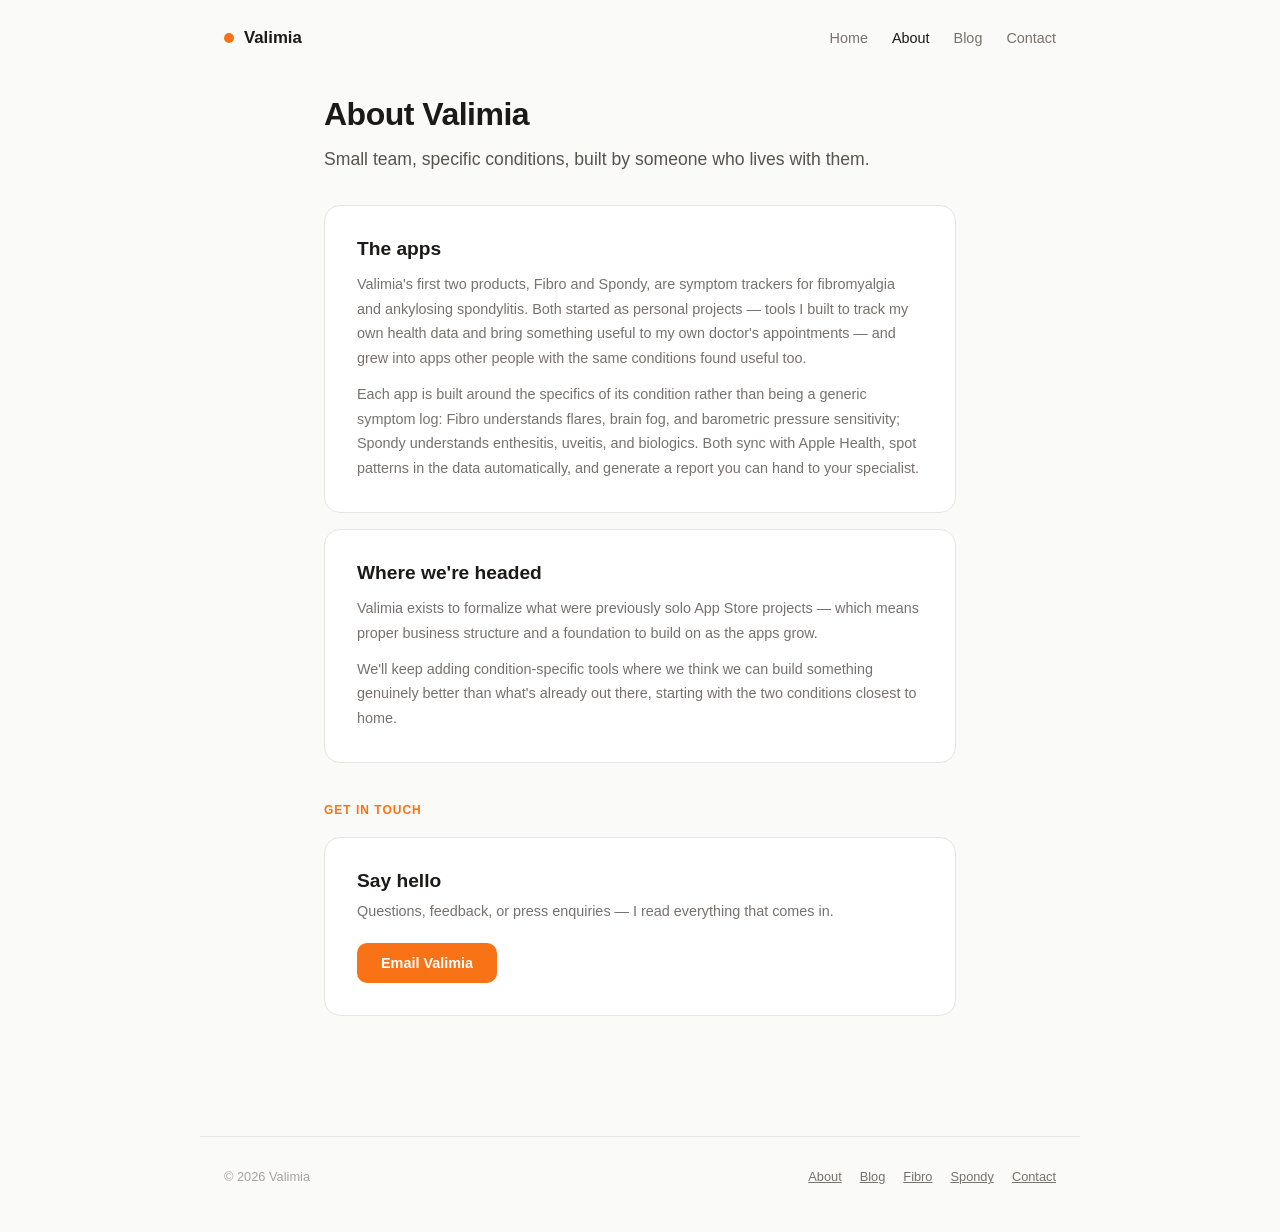
==== about/index.html @ d9a2a46c "Fix nav/content issues and migrate privacy policies locally - Remove Android coming-soon buttons and" ====
<!DOCTYPE html>
<html lang="en">
<head>
  <meta charset="UTF-8" />
  <meta name="viewport" content="width=device-width, initial-scale=1.0" />

  <title>About Valimia</title>
  <meta name="description" content="Valimia is a small company building symptom-tracking apps for chronic illness, starting with Fibro and Spondy." />
  <link rel="canonical" href="https://valimia.com/about/" />

  <link rel="stylesheet" href="../assets/style.css" />
</head>
<body>

  <nav class="site-nav">
    <a class="brand" href="/"><span class="dot"></span>Valimia</a>
    <div class="links">
      <a href="/">Home</a>
      <a href="/about/" class="active">About</a>
      <a href="/blog/">Blog</a>
      <a href="mailto:joseph.brockbank@gmail.com">Contact</a>
    </div>
  </nav>

  <header class="page-header">
    <h1>About Valimia</h1>
    <p class="tagline">Small team, specific conditions, built by someone who lives with them.</p>
  </header>

  <main>

    <div class="prose-section">
      <h2>The apps</h2>
      <p>
        Valimia's first two products, Fibro and Spondy, are symptom trackers for fibromyalgia and ankylosing spondylitis. Both started as personal projects — tools I built to track my own health data and bring something useful to my own doctor's appointments — and grew into apps other people with the same conditions found useful too.
      </p>
      <p>
        Each app is built around the specifics of its condition rather than being a generic symptom log: Fibro understands flares, brain fog, and barometric pressure sensitivity; Spondy understands enthesitis, uveitis, and biologics. Both sync with Apple Health, spot patterns in the data automatically, and generate a report you can hand to your specialist.
      </p>
    </div>

    <div class="prose-section">
      <h2>Where we're headed</h2>
      <p>
        Valimia exists to formalize what were previously solo App Store projects — which means proper business structure and a foundation to build on as the apps grow.
      </p>
      <p>
        We'll keep adding condition-specific tools where we think we can build something genuinely better than what's already out there, starting with the two conditions closest to home.
      </p>
    </div>

    <p class="section-title" style="margin-top:40px">Get in touch</p>
    <div class="support-box">
      <h2>Say hello</h2>
      <p>Questions, feedback, or press enquiries — I read everything that comes in.</p>
      <a class="email-btn" href="mailto:joseph.brockbank@gmail.com">Email Valimia</a>
    </div>

  </main>

  <footer>
    <p>© 2026 Valimia</p>
    <div class="footer-links">
      <a href="/about/">About</a>
      <a href="/blog/">Blog</a>
      <a href="/apps/fibro/">Fibro</a>
      <a href="/apps/spondy/">Spondy</a>
      <a href="mailto:joseph.brockbank@gmail.com">Contact</a>
    </div>
  </footer>

</body>
</html>
---- assets/style.css ----
/* Valimia shared design system — reused across company + app pages */
*, *::before, *::after { box-sizing: border-box; margin: 0; padding: 0; }

:root {
  --bg: #0f0f0f;
  --bg-card: #1a1a1a;
  --border: #2a2a2a;
  --text: #f0f0f0;
  --text-muted: #777;
  --text-heading: #ffffff;
  --tagline: #999;
  --footer-text: #444;
  --footer-link: #666;
  --accent: #F97316;
  --accent-fibro: #F97316;
  --accent-spondy: #F97316;
}

@media (prefers-color-scheme: light) {
  :root {
    --bg: #fafaf9;
    --bg-card: #ffffff;
    --border: #e5e5e4;
    --text: #1c1917;
    --text-muted: #78716c;
    --text-heading: #1c1917;
    --tagline: #57534e;
    --footer-text: #a8a29e;
    --footer-link: #78716c;
  }
}

body {
  font-family: -apple-system, BlinkMacSystemFont, 'Segoe UI', sans-serif;
  background: var(--bg);
  color: var(--text);
  min-height: 100vh;
  display: flex;
  flex-direction: column;
  align-items: center;
}

a { color: inherit; }

/* Site nav, shared on every page */
.site-nav {
  width: 100%;
  max-width: 880px;
  padding: 28px 24px 0;
  display: flex;
  align-items: center;
  justify-content: space-between;
}

.site-nav .brand {
  display: flex;
  align-items: center;
  gap: 10px;
  text-decoration: none;
  font-weight: 700;
  font-size: 1.05rem;
  color: var(--text-heading);
}

.site-nav .brand .dot {
  width: 10px;
  height: 10px;
  border-radius: 50%;
  background: var(--accent);
  display: inline-block;
}

.site-nav .links {
  display: flex;
  gap: 24px;
  font-size: 0.9rem;
}

.site-nav .links a {
  text-decoration: none;
  color: var(--text-muted);
}

.site-nav .links a:hover,
.site-nav .links a.active {
  color: var(--text-heading);
}

header.hero {
  width: 100%;
  max-width: 680px;
  padding: 64px 24px 48px;
  text-align: center;
}

header.page-header {
  width: 100%;
  max-width: 680px;
  padding: 48px 24px 32px;
}

.logo-mark {
  width: 80px;
  height: 80px;
  border-radius: 22px;
  overflow: hidden;
  display: inline-block;
  margin-bottom: 24px;
}

.logo-mark img { width: 100%; height: 100%; object-fit: cover; }

h1 {
  font-size: 2.4rem;
  font-weight: 700;
  letter-spacing: -0.5px;
  color: var(--text-heading);
}

header.page-header h1 { font-size: 2rem; }

.tagline {
  margin-top: 12px;
  font-size: 1.1rem;
  color: var(--tagline);
  line-height: 1.6;
}

.store-buttons {
  display: flex;
  gap: 12px;
  justify-content: center;
  flex-wrap: wrap;
  margin-top: 32px;
}

.store-btn { display: inline-block; transition: opacity 0.15s; }
.store-btn:hover { opacity: 0.8; }
.store-btn img { height: 48px; display: block; }

main {
  width: 100%;
  max-width: 680px;
  padding: 0 24px 80px;
}

main.wide { max-width: 880px; }

.features {
  display: grid;
  grid-template-columns: 1fr 1fr;
  gap: 16px;
  margin-bottom: 56px;
}

@media (max-width: 500px) { .features { grid-template-columns: 1fr; } }

.feature {
  background: var(--bg-card);
  border: 1px solid var(--border);
  border-radius: 16px;
  padding: 24px;
}

.feature-icon { font-size: 1.6rem; margin-bottom: 12px; }
.feature h3 { font-size: 0.95rem; font-weight: 600; color: var(--text-heading); margin-bottom: 6px; }
.feature p { font-size: 0.85rem; color: var(--text-muted); line-height: 1.5; }

.screenshot-wrap { text-align: center; margin-bottom: 56px; }
.screenshot-wrap img {
  width: 240px;
  border-radius: 32px;
  box-shadow: 0 24px 64px rgba(0,0,0,0.6);
  border: 1px solid #2a2a2a;
}

.section-title {
  font-size: 0.75rem;
  font-weight: 600;
  letter-spacing: 1px;
  text-transform: uppercase;
  color: var(--accent);
  margin-bottom: 20px;
}

.prose-section {
  background: var(--bg-card);
  border: 1px solid var(--border);
  border-radius: 16px;
  padding: 32px;
  margin-bottom: 16px;
}

.prose-section h2 { font-size: 1.2rem; font-weight: 600; color: var(--text-heading); margin-bottom: 12px; }
.prose-section p { font-size: 0.9rem; color: var(--text-muted); line-height: 1.7; margin-bottom: 12px; }
.prose-section p:last-child { margin-bottom: 0; }
.prose-section ul, .prose-section ol { margin: 0 0 12px 20px; }
.prose-section li { font-size: 0.9rem; color: var(--text-muted); line-height: 1.7; margin-bottom: 6px; }

.support-box {
  background: var(--bg-card);
  border: 1px solid var(--border);
  border-radius: 16px;
  padding: 32px;
  margin-bottom: 20px;
}

.support-box h2 { font-size: 1.2rem; font-weight: 600; color: var(--text-heading); margin-bottom: 8px; }
.support-box p { font-size: 0.9rem; color: var(--text-muted); line-height: 1.6; margin-bottom: 20px; }
.support-box a.email-btn {
  display: inline-block;
  background: var(--accent);
  color: #fff;
  text-decoration: none;
  font-size: 0.9rem;
  font-weight: 600;
  padding: 12px 24px;
  border-radius: 10px;
}

/* App cards on the Valimia homepage */
.app-cards {
  display: grid;
  grid-template-columns: 1fr 1fr;
  gap: 20px;
  margin-bottom: 56px;
}

@media (max-width: 560px) { .app-cards { grid-template-columns: 1fr; } }

.app-card {
  background: var(--bg-card);
  border: 1px solid var(--border);
  border-radius: 20px;
  padding: 28px;
  text-decoration: none;
  display: block;
  transition: border-color 0.15s;
}

.app-card:hover { border-color: var(--accent); }

.app-card .logo-mark { width: 56px; height: 56px; margin-bottom: 16px; border-radius: 16px; }
.app-card h3 { font-size: 1.15rem; font-weight: 700; color: var(--text-heading); margin-bottom: 6px; }
.app-card p { font-size: 0.85rem; color: var(--text-muted); line-height: 1.5; margin-bottom: 14px; }
.app-card .cta { font-size: 0.8rem; font-weight: 600; color: var(--accent); }

/* Blog listing */
.post-list { display: flex; flex-direction: column; gap: 16px; margin-bottom: 40px; }

.post-item {
  background: var(--bg-card);
  border: 1px solid var(--border);
  border-radius: 16px;
  padding: 28px;
  text-decoration: none;
  display: block;
  transition: border-color 0.15s;
}

.post-item:hover { border-color: var(--accent); }
.post-item .meta { font-size: 0.75rem; color: var(--text-muted); text-transform: uppercase; letter-spacing: 0.5px; margin-bottom: 10px; }
.post-item h3 { font-size: 1.1rem; font-weight: 700; color: var(--text-heading); margin-bottom: 8px; }
.post-item p { font-size: 0.88rem; color: var(--text-muted); line-height: 1.6; }

/* Blog post body */
article.post-body { padding: 0 24px 80px; width: 100%; max-width: 640px; }
article.post-body .meta { font-size: 0.8rem; color: var(--text-muted); text-transform: uppercase; letter-spacing: 0.5px; margin-bottom: 16px; }
article.post-body h1 { font-size: 1.9rem; margin-bottom: 24px; }
article.post-body h2 { font-size: 1.25rem; color: var(--text-heading); margin: 36px 0 12px; }
article.post-body p { font-size: 0.95rem; color: var(--text-muted); line-height: 1.75; margin-bottom: 16px; }
article.post-body ul, article.post-body ol { margin: 0 0 16px 22px; }
article.post-body li { font-size: 0.95rem; color: var(--text-muted); line-height: 1.75; margin-bottom: 8px; }
article.post-body a { color: var(--accent); text-decoration: underline; }
article.post-body table { width: 100%; border-collapse: collapse; margin: 0 0 20px; font-size: 0.85rem; }
article.post-body th, article.post-body td { text-align: left; padding: 8px 12px 8px 0; border-bottom: 1px solid var(--border); vertical-align: top; }
article.post-body th { color: var(--text-heading); font-weight: 600; }
article.post-body td { color: var(--text-muted); }
article.post-body h3 { font-size: 1.05rem; color: var(--text-heading); margin: 24px 0 8px; }
article.post-body .app-callout {
  background: var(--bg-card);
  border: 1px solid var(--border);
  border-radius: 16px;
  padding: 24px;
  margin: 28px 0;
  display: flex;
  align-items: center;
  gap: 16px;
}
article.post-body .app-callout img { width: 48px; height: 48px; border-radius: 14px; }
article.post-body .app-callout .callout-text h4 { color: var(--text-heading); font-size: 0.95rem; margin-bottom: 4px; }
article.post-body .app-callout .callout-text p { margin: 0; font-size: 0.82rem; }
article.post-body .app-callout .callout-text a { font-weight: 600; }

footer {
  width: 100%;
  max-width: 880px;
  padding: 32px 24px 48px;
  display: flex;
  justify-content: space-between;
  align-items: center;
  flex-wrap: wrap;
  gap: 12px;
  border-top: 1px solid var(--border);
  margin-top: 20px;
}

footer p { font-size: 0.8rem; color: var(--footer-text); }
footer .footer-links { display: flex; gap: 18px; flex-wrap: wrap; }
footer a { font-size: 0.8rem; color: var(--footer-link); text-decoration: underline; }
footer a:hover { color: var(--accent); }
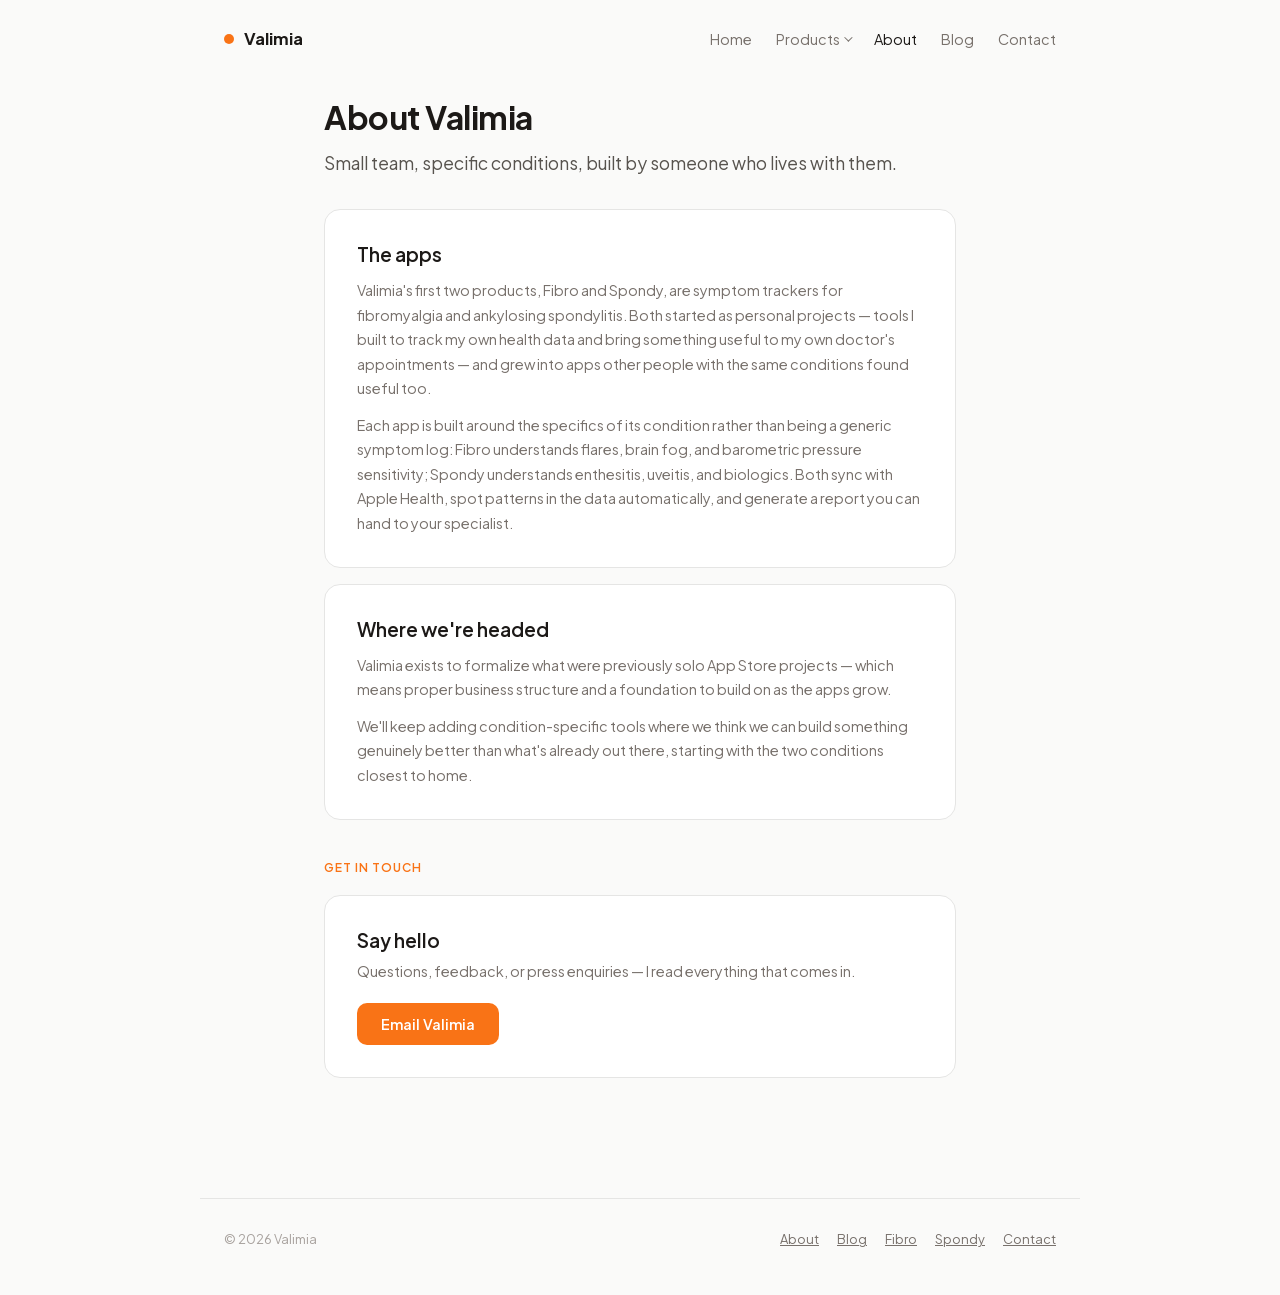
==== commit b58af763: "Add Products dropdown to nav with Fibro/Spondy links Implemented as a native <details>/<summary> dis" ====
--- a/about/index.html
+++ b/about/index.html
@@ -16,6 +16,13 @@
     <a class="brand" href="/"><span class="dot"></span>Valimia</a>
     <div class="links">
       <a href="/">Home</a>
+      <details class="nav-dropdown">
+        <summary>Products</summary>
+        <div class="dropdown-panel">
+          <a href="/apps/fibro/">Fibro</a>
+          <a href="/apps/spondy/">Spondy</a>
+        </div>
+      </details>
       <a href="/about/" class="active">About</a>
       <a href="/blog/">Blog</a>
       <a href="mailto:joseph.brockbank@gmail.com">Contact</a>
--- a/assets/style.css
+++ b/assets/style.css
@@ -1,4 +1,13 @@
 /* Valimia shared design system — reused across company + app pages */
+
+@font-face {
+  font-family: 'Plus Jakarta Sans';
+  font-style: normal;
+  font-weight: 400 700;
+  font-display: swap;
+  src: url('fonts/plus-jakarta-sans.woff2') format('woff2');
+}
+
 *, *::before, *::after { box-sizing: border-box; margin: 0; padding: 0; }
 
 :root {
@@ -31,7 +40,7 @@
 }
 
 body {
-  font-family: -apple-system, BlinkMacSystemFont, 'Segoe UI', sans-serif;
+  font-family: 'Plus Jakarta Sans', -apple-system, BlinkMacSystemFont, 'Segoe UI', sans-serif;
   background: var(--bg);
   color: var(--text);
   min-height: 100vh;
@@ -83,6 +92,66 @@
 
 .site-nav .links a:hover,
 .site-nav .links a.active {
+  color: var(--text-heading);
+}
+
+.nav-dropdown {
+  position: relative;
+  display: inline-flex;
+  align-items: center;
+}
+
+.nav-dropdown summary {
+  list-style: none;
+  cursor: pointer;
+  color: var(--text-muted);
+  display: inline-flex;
+  align-items: center;
+  gap: 4px;
+}
+
+.nav-dropdown summary::-webkit-details-marker { display: none; }
+
+.nav-dropdown summary::after {
+  content: '';
+  width: 6px;
+  height: 6px;
+  border-right: 1.5px solid currentColor;
+  border-bottom: 1.5px solid currentColor;
+  transform: rotate(45deg) translateY(-2px);
+}
+
+.nav-dropdown:hover summary,
+.nav-dropdown[open] summary {
+  color: var(--text-heading);
+}
+
+.nav-dropdown .dropdown-panel {
+  position: absolute;
+  top: 100%;
+  left: 0;
+  margin-top: 14px;
+  background: var(--bg-card);
+  border: 1px solid var(--border);
+  border-radius: 12px;
+  padding: 6px;
+  display: flex;
+  flex-direction: column;
+  min-width: 130px;
+  box-shadow: 0 12px 32px rgba(0,0,0,0.18);
+  z-index: 20;
+}
+
+.nav-dropdown .dropdown-panel a {
+  padding: 8px 12px;
+  border-radius: 8px;
+  font-size: 0.9rem;
+  color: var(--text-muted);
+  text-decoration: none;
+}
+
+.nav-dropdown .dropdown-panel a:hover {
+  background: var(--bg);
   color: var(--text-heading);
 }
 
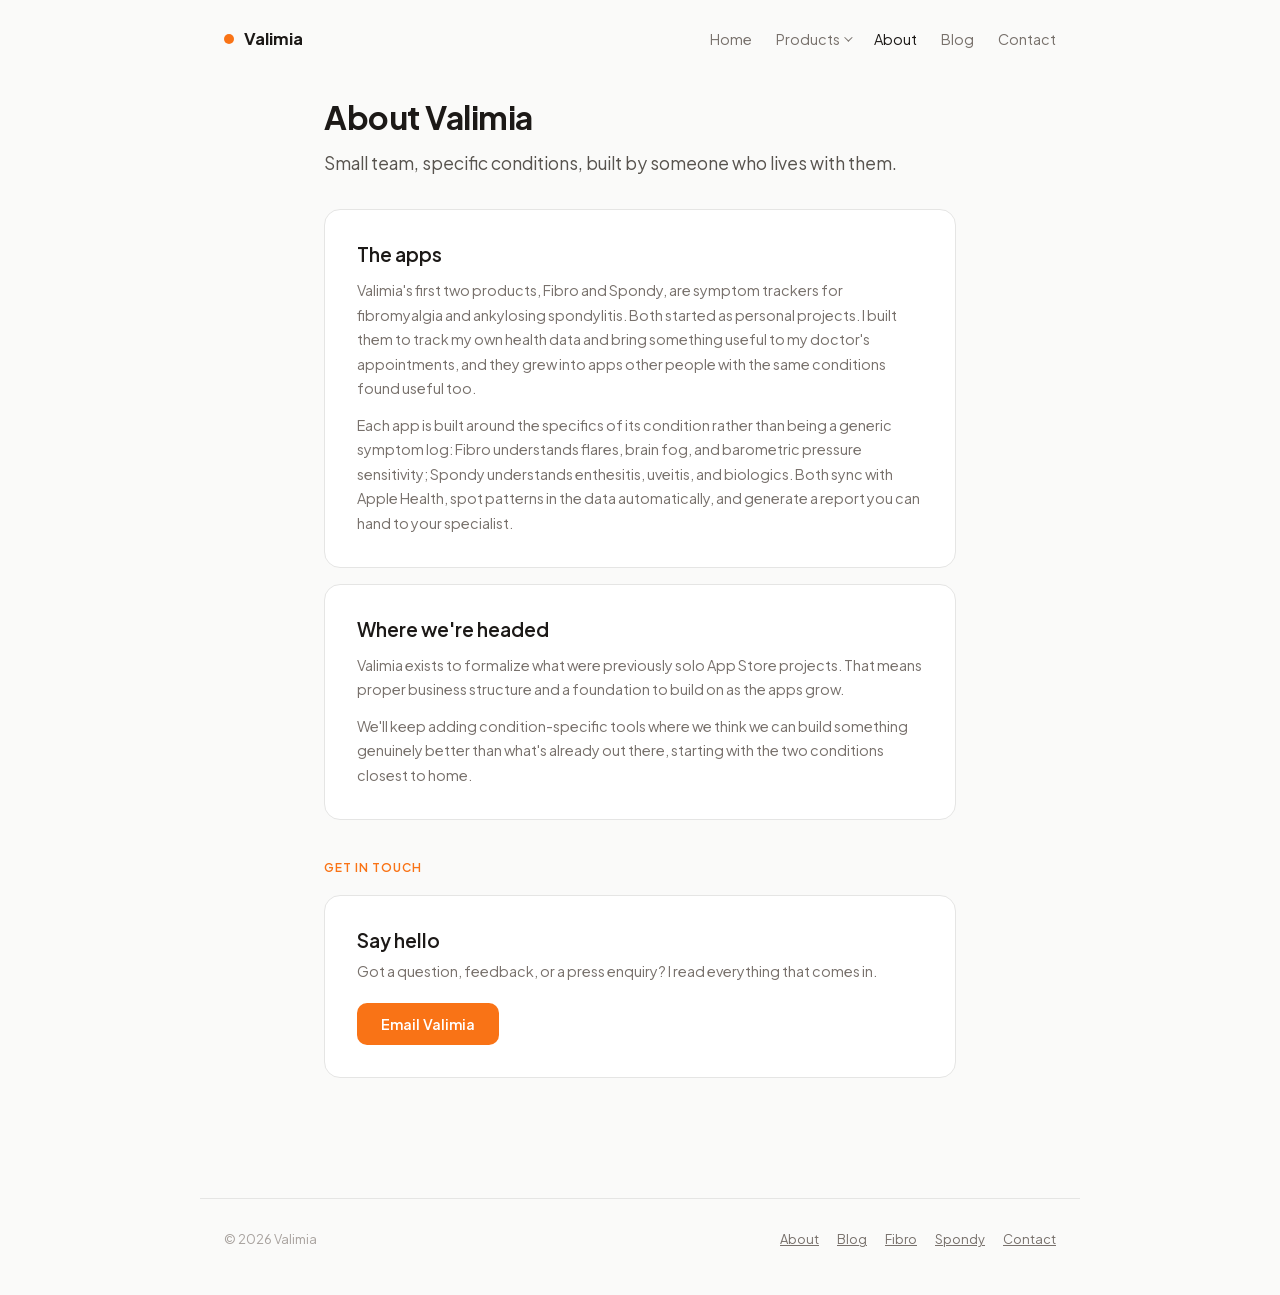
==== commit 06a984e7: "Remove em/en dashes and rewrite copy to sound more natural Replaced dash-heavy parenthetical asides " ====
--- a/about/index.html
+++ b/about/index.html
@@ -39,7 +39,7 @@
     <div class="prose-section">
       <h2>The apps</h2>
       <p>
-        Valimia's first two products, Fibro and Spondy, are symptom trackers for fibromyalgia and ankylosing spondylitis. Both started as personal projects — tools I built to track my own health data and bring something useful to my own doctor's appointments — and grew into apps other people with the same conditions found useful too.
+        Valimia's first two products, Fibro and Spondy, are symptom trackers for fibromyalgia and ankylosing spondylitis. Both started as personal projects. I built them to track my own health data and bring something useful to my doctor's appointments, and they grew into apps other people with the same conditions found useful too.
       </p>
       <p>
         Each app is built around the specifics of its condition rather than being a generic symptom log: Fibro understands flares, brain fog, and barometric pressure sensitivity; Spondy understands enthesitis, uveitis, and biologics. Both sync with Apple Health, spot patterns in the data automatically, and generate a report you can hand to your specialist.
@@ -49,7 +49,7 @@
     <div class="prose-section">
       <h2>Where we're headed</h2>
       <p>
-        Valimia exists to formalize what were previously solo App Store projects — which means proper business structure and a foundation to build on as the apps grow.
+        Valimia exists to formalize what were previously solo App Store projects. That means proper business structure and a foundation to build on as the apps grow.
       </p>
       <p>
         We'll keep adding condition-specific tools where we think we can build something genuinely better than what's already out there, starting with the two conditions closest to home.
@@ -59,7 +59,7 @@
     <p class="section-title" style="margin-top:40px">Get in touch</p>
     <div class="support-box">
       <h2>Say hello</h2>
-      <p>Questions, feedback, or press enquiries — I read everything that comes in.</p>
+      <p>Got a question, feedback, or a press enquiry? I read everything that comes in.</p>
       <a class="email-btn" href="mailto:joseph.brockbank@gmail.com">Email Valimia</a>
     </div>
 
--- a/assets/style.css
+++ b/assets/style.css
@@ -1,4 +1,4 @@
-/* Valimia shared design system — reused across company + app pages */
+/* Valimia shared design system, reused across company + app pages */
 
 @font-face {
   font-family: 'Plus Jakarta Sans';
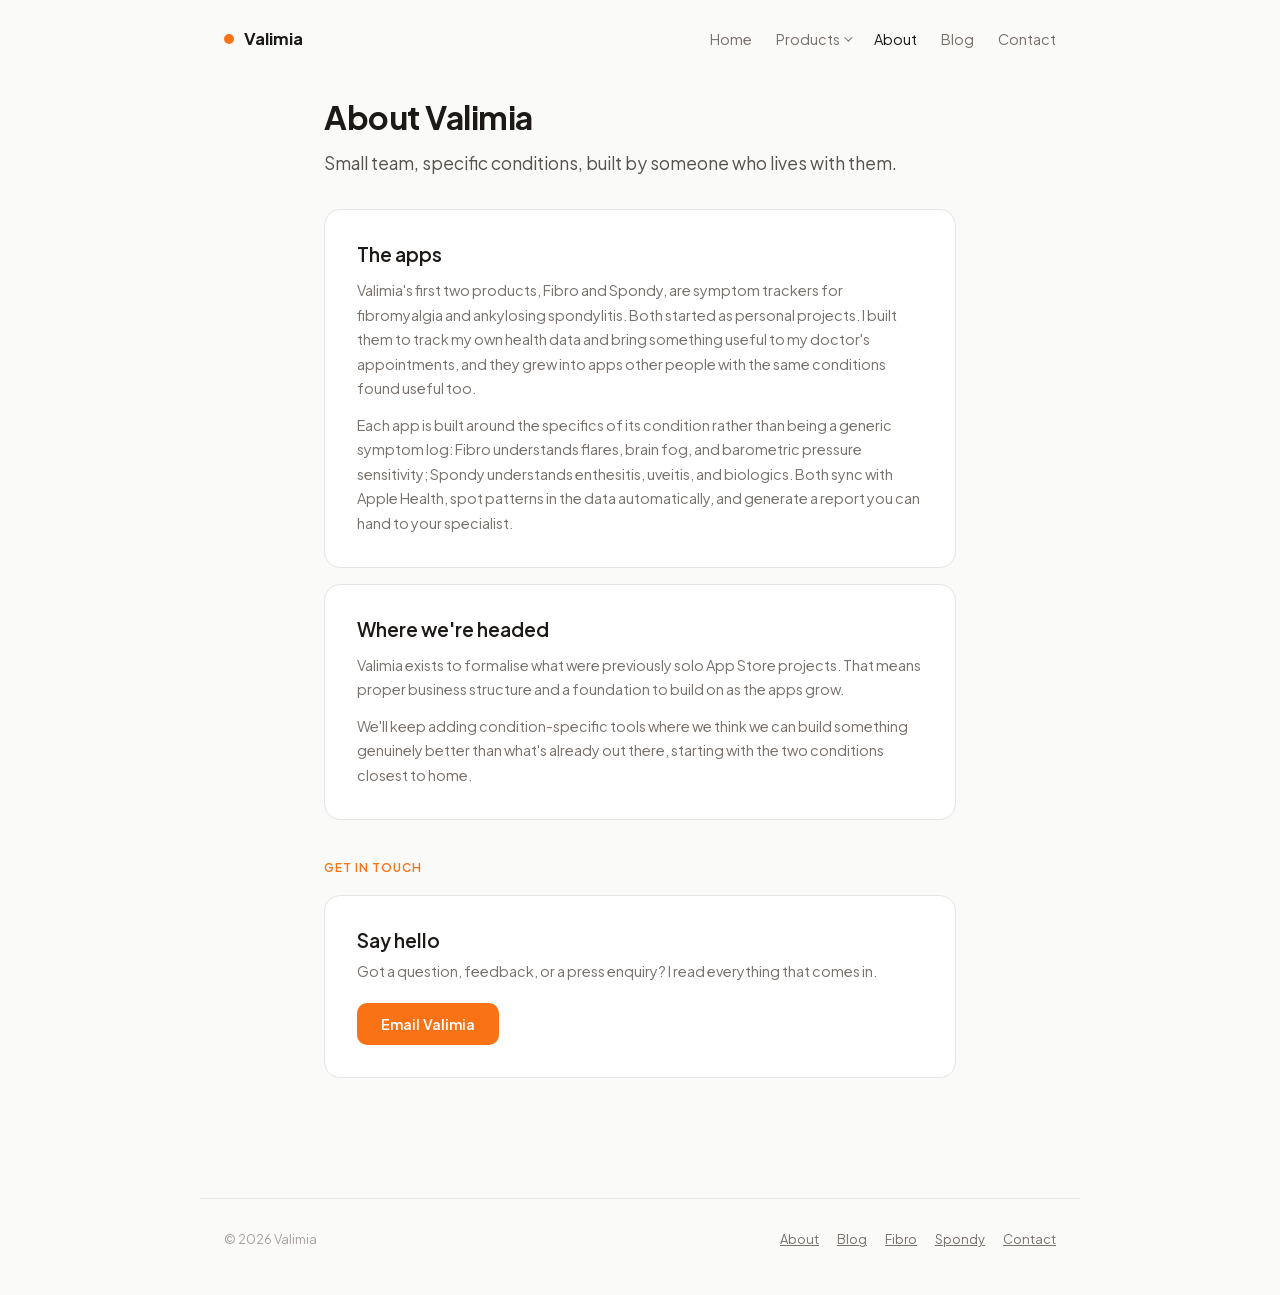
==== commit 5b44a1c3: "Fix remaining American spellings to British English formalize -> formalise, localized -> localised, " ====
--- a/about/index.html
+++ b/about/index.html
@@ -49,7 +49,7 @@
     <div class="prose-section">
       <h2>Where we're headed</h2>
       <p>
-        Valimia exists to formalize what were previously solo App Store projects. That means proper business structure and a foundation to build on as the apps grow.
+        Valimia exists to formalise what were previously solo App Store projects. That means proper business structure and a foundation to build on as the apps grow.
       </p>
       <p>
         We'll keep adding condition-specific tools where we think we can build something genuinely better than what's already out there, starting with the two conditions closest to home.
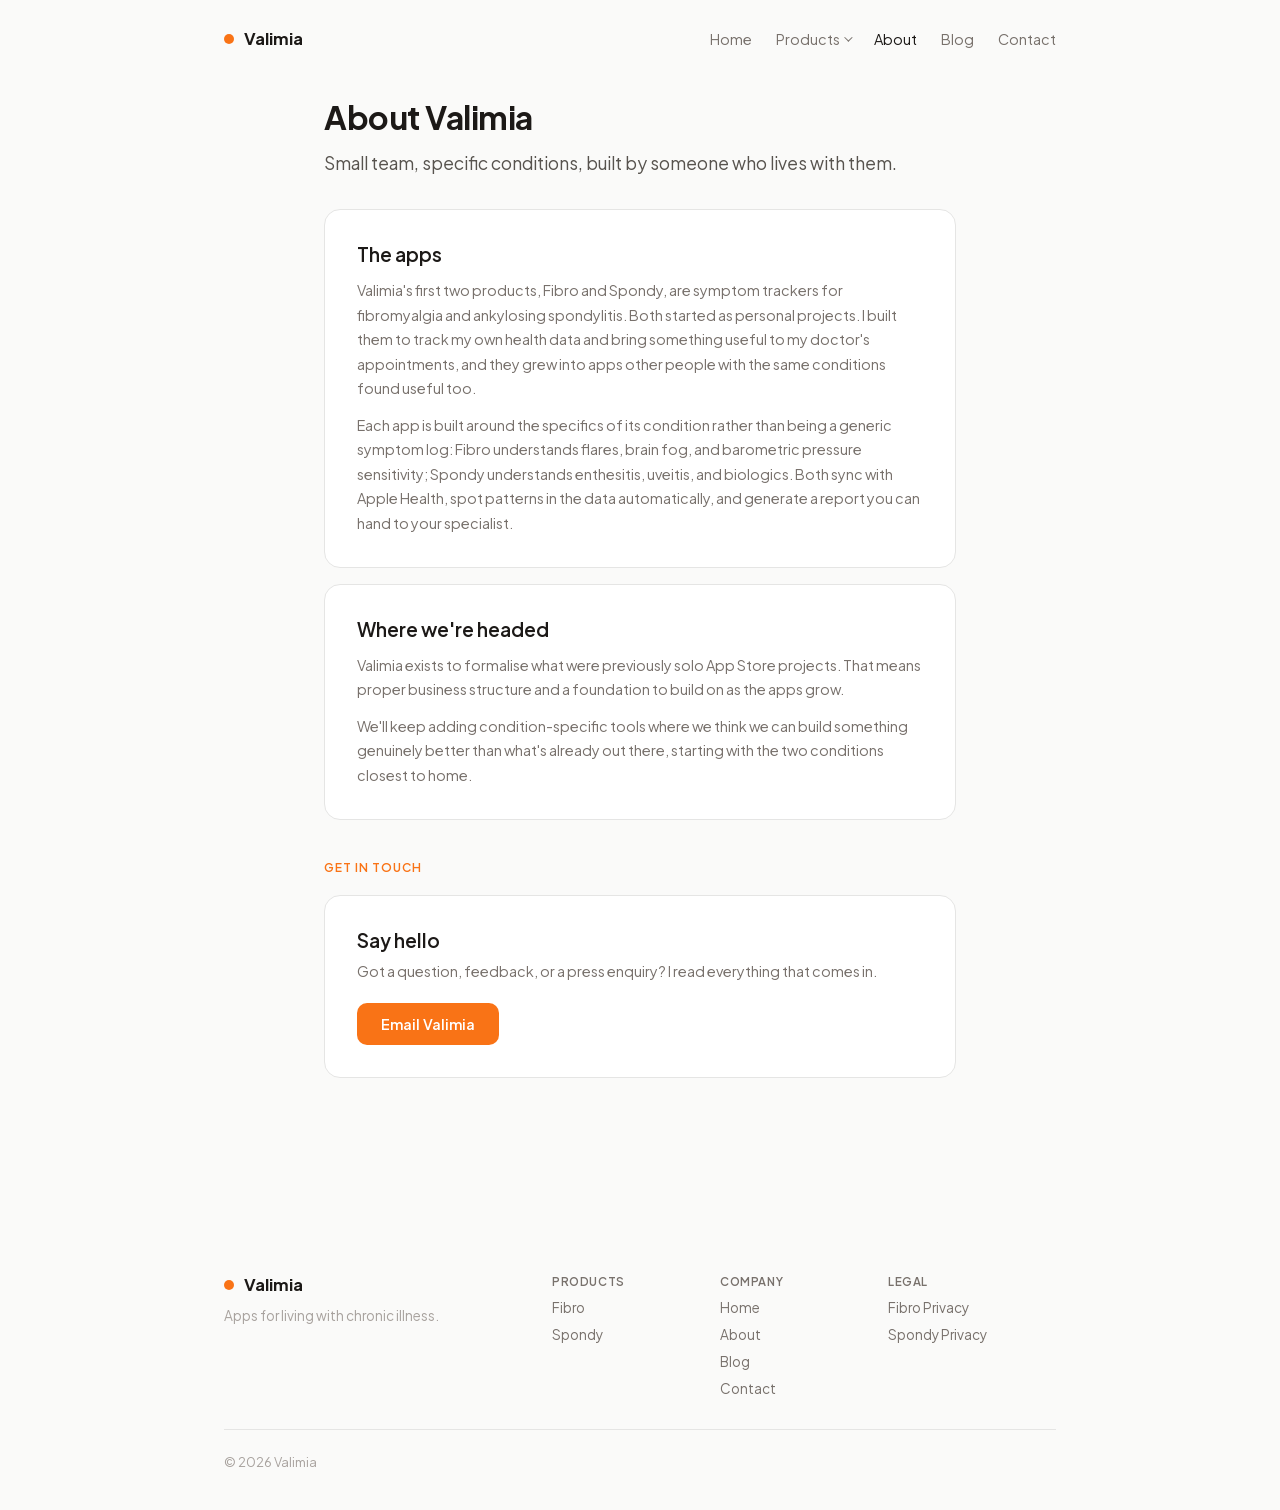
==== commit e0b643d6: "Redesign footer with structured columns, unify across all pages Replaces the single thin link row wi" ====
--- a/about/index.html
+++ b/about/index.html
@@ -66,13 +66,31 @@
   </main>
 
   <footer>
-    <p>© 2026 Valimia</p>
-    <div class="footer-links">
-      <a href="/about/">About</a>
-      <a href="/blog/">Blog</a>
-      <a href="/apps/fibro/">Fibro</a>
-      <a href="/apps/spondy/">Spondy</a>
-      <a href="mailto:joseph.brockbank@gmail.com">Contact</a>
+    <div class="footer-top">
+      <div class="footer-brand">
+        <a class="brand" href="/"><span class="dot"></span>Valimia</a>
+        <p>Apps for living with chronic illness.</p>
+      </div>
+      <div class="footer-col">
+        <h4>Products</h4>
+        <a href="/apps/fibro/">Fibro</a>
+        <a href="/apps/spondy/">Spondy</a>
+      </div>
+      <div class="footer-col">
+        <h4>Company</h4>
+        <a href="/">Home</a>
+        <a href="/about/">About</a>
+        <a href="/blog/">Blog</a>
+        <a href="mailto:joseph.brockbank@gmail.com">Contact</a>
+      </div>
+      <div class="footer-col">
+        <h4>Legal</h4>
+        <a href="/apps/fibro/privacy/">Fibro Privacy</a>
+        <a href="/apps/spondy/privacy/">Spondy Privacy</a>
+      </div>
+    </div>
+    <div class="footer-bottom">
+      <p>© 2026 Valimia</p>
     </div>
   </footer>
 
--- a/assets/style.css
+++ b/assets/style.css
@@ -39,6 +39,8 @@
   }
 }
 
+html { overflow-x: hidden; }
+
 body {
   font-family: 'Plus Jakarta Sans', -apple-system, BlinkMacSystemFont, 'Segoe UI', sans-serif;
   background: var(--bg);
@@ -47,6 +49,7 @@
   display: flex;
   flex-direction: column;
   align-items: center;
+  overflow-x: hidden;
 }
 
 a { color: inherit; }
@@ -61,7 +64,7 @@
   justify-content: space-between;
 }
 
-.site-nav .brand {
+.brand {
   display: flex;
   align-items: center;
   gap: 10px;
@@ -71,7 +74,7 @@
   color: var(--text-heading);
 }
 
-.site-nav .brand .dot {
+.brand .dot {
   width: 10px;
   height: 10px;
   border-radius: 50%;
@@ -220,6 +223,15 @@
   grid-template-columns: 1fr 1fr;
   gap: 16px;
   margin-bottom: 56px;
+}
+
+@media (max-width: 640px) {
+  .site-nav { flex-direction: column; align-items: flex-start; row-gap: 14px; }
+  .site-nav .links { flex-wrap: wrap; gap: 12px 16px; font-size: 0.85rem; }
+}
+
+@media (max-width: 480px) {
+  header.hero h1 { font-size: 1.9rem; }
 }
 
 @media (max-width: 500px) { .features { grid-template-columns: 1fr; } }
@@ -364,17 +376,31 @@
 footer {
   width: 100%;
   max-width: 880px;
-  padding: 32px 24px 48px;
-  display: flex;
-  justify-content: space-between;
-  align-items: center;
+  padding: 56px 24px 40px;
+  margin-top: 40px;
+}
+
+.footer-top {
+  display: flex;
+  gap: 48px;
   flex-wrap: wrap;
-  gap: 12px;
-  border-top: 1px solid var(--border);
-  margin-top: 20px;
-}
-
-footer p { font-size: 0.8rem; color: var(--footer-text); }
-footer .footer-links { display: flex; gap: 18px; flex-wrap: wrap; }
-footer a { font-size: 0.8rem; color: var(--footer-link); text-decoration: underline; }
-footer a:hover { color: var(--accent); }
+  padding-bottom: 32px;
+  border-bottom: 1px solid var(--border);
+  margin-bottom: 24px;
+}
+
+.footer-brand { flex: 1 1 220px; max-width: 280px; }
+.footer-brand p { margin-top: 10px; font-size: 0.85rem; color: var(--footer-text); line-height: 1.6; }
+
+.footer-col { display: flex; flex-direction: column; gap: 10px; min-width: 120px; }
+.footer-col h4 {
+  font-size: 0.72rem;
+  font-weight: 600;
+  text-transform: uppercase;
+  letter-spacing: 0.6px;
+  color: var(--text-muted);
+}
+.footer-col a { font-size: 0.85rem; color: var(--footer-link); text-decoration: none; }
+.footer-col a:hover { color: var(--accent); }
+
+.footer-bottom p { font-size: 0.8rem; color: var(--footer-text); }
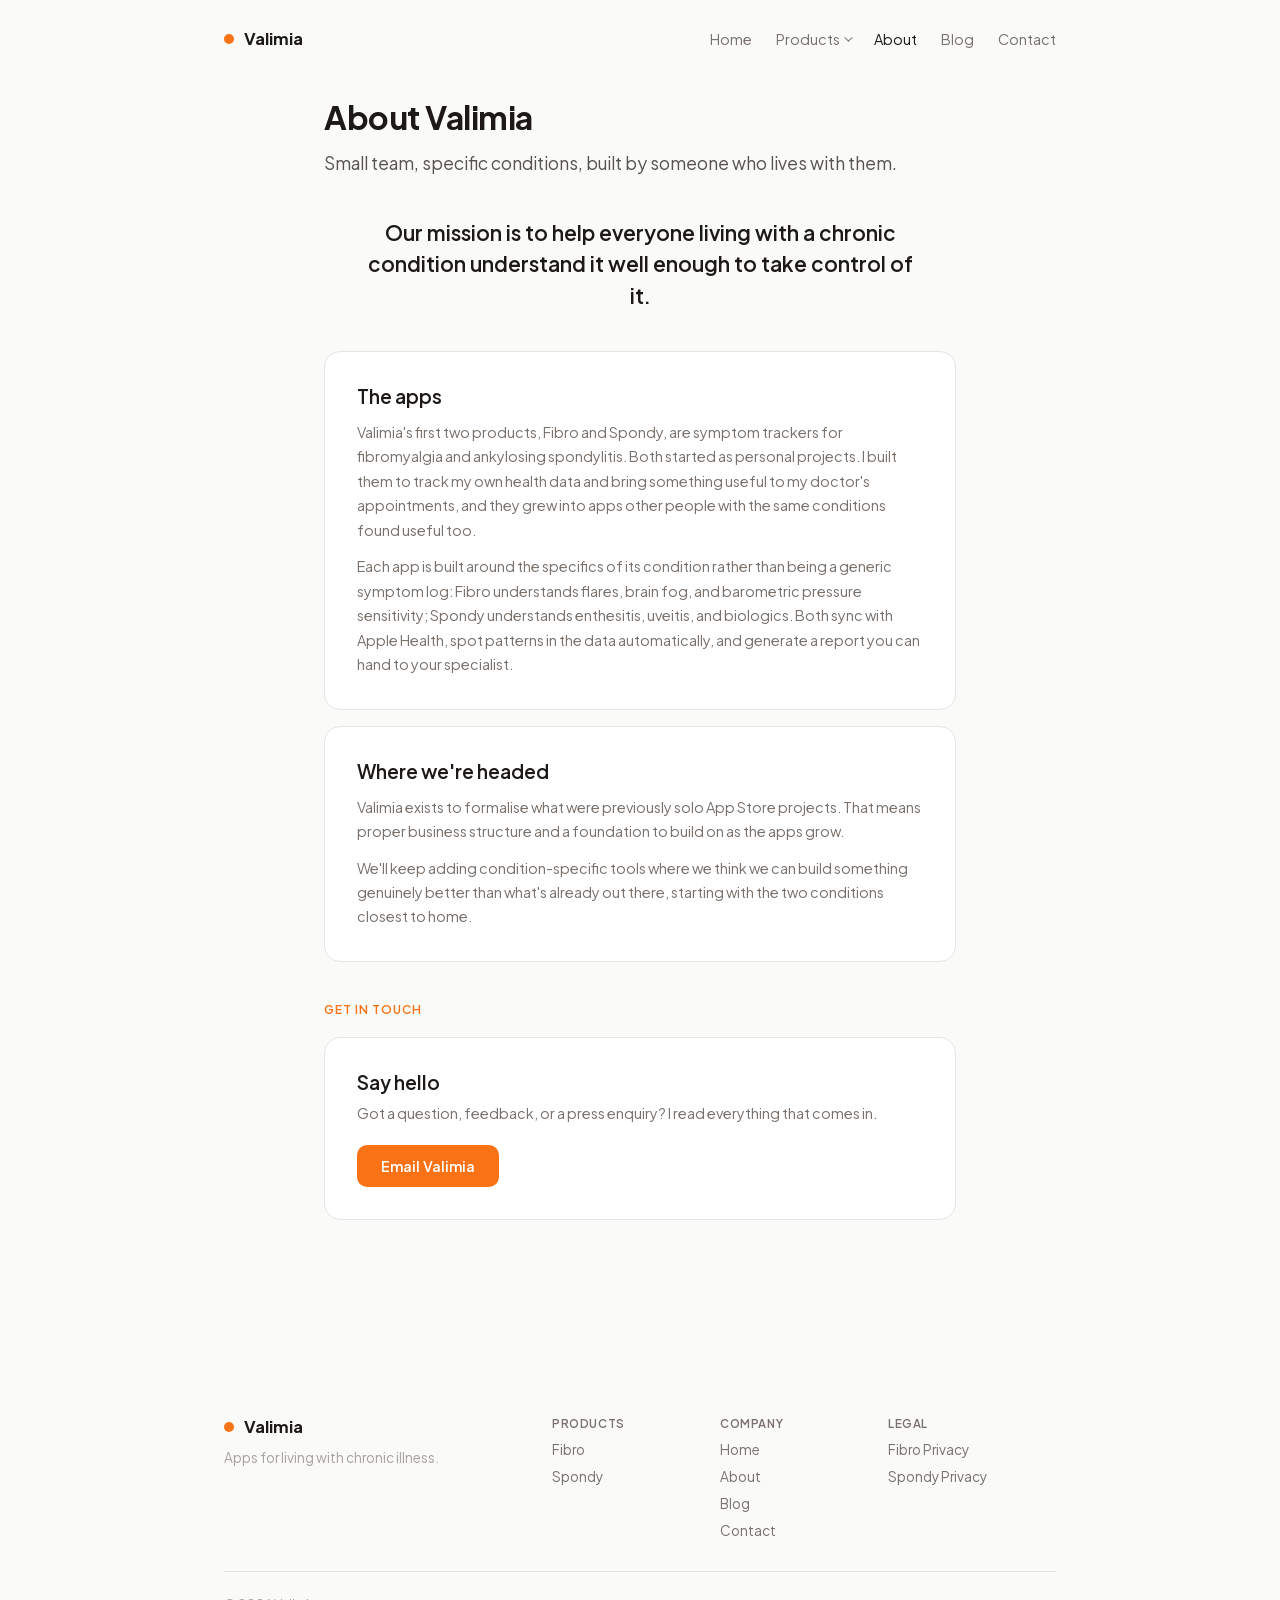
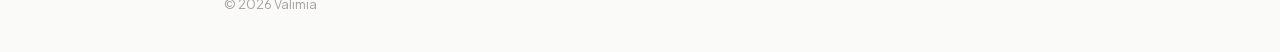
==== commit d6ec60d1: "Technical SEO pass: OG tags, sitemap freshness, custom 404, mission statement - Add missing Open Gra" ====
--- a/about/index.html
+++ b/about/index.html
@@ -5,8 +5,17 @@
   <meta name="viewport" content="width=device-width, initial-scale=1.0" />
 
   <title>About Valimia</title>
-  <meta name="description" content="Valimia is a small company building symptom-tracking apps for chronic illness, starting with Fibro and Spondy." />
+  <meta name="description" content="Valimia's mission is to help everyone living with a chronic condition understand it better. Makers of Fibro and Spondy." />
   <link rel="canonical" href="https://valimia.com/about/" />
+
+  <meta property="og:type" content="website" />
+  <meta property="og:title" content="About Valimia" />
+  <meta property="og:description" content="Valimia's mission is to help everyone living with a chronic condition understand it better. Makers of Fibro and Spondy." />
+  <meta property="og:url" content="https://valimia.com/about/" />
+
+  <meta name="twitter:card" content="summary" />
+  <meta name="twitter:title" content="About Valimia" />
+  <meta name="twitter:description" content="Valimia's mission is to help everyone living with a chronic condition understand it better." />
 
   <link rel="stylesheet" href="../assets/style.css" />
 </head>
@@ -35,6 +44,10 @@
   </header>
 
   <main>
+
+    <div class="mission-statement">
+      <p>Our mission is to help everyone living with a chronic condition understand it well enough to take control of it.</p>
+    </div>
 
     <div class="prose-section">
       <h2>The apps</h2>
--- a/assets/style.css
+++ b/assets/style.css
@@ -262,6 +262,20 @@
   text-transform: uppercase;
   color: var(--accent);
   margin-bottom: 20px;
+}
+
+.mission-statement {
+  text-align: center;
+  padding: 8px 0 40px;
+}
+
+.mission-statement p {
+  font-size: 1.3rem;
+  font-weight: 600;
+  color: var(--text-heading);
+  line-height: 1.5;
+  max-width: 560px;
+  margin: 0 auto;
 }
 
 .prose-section {
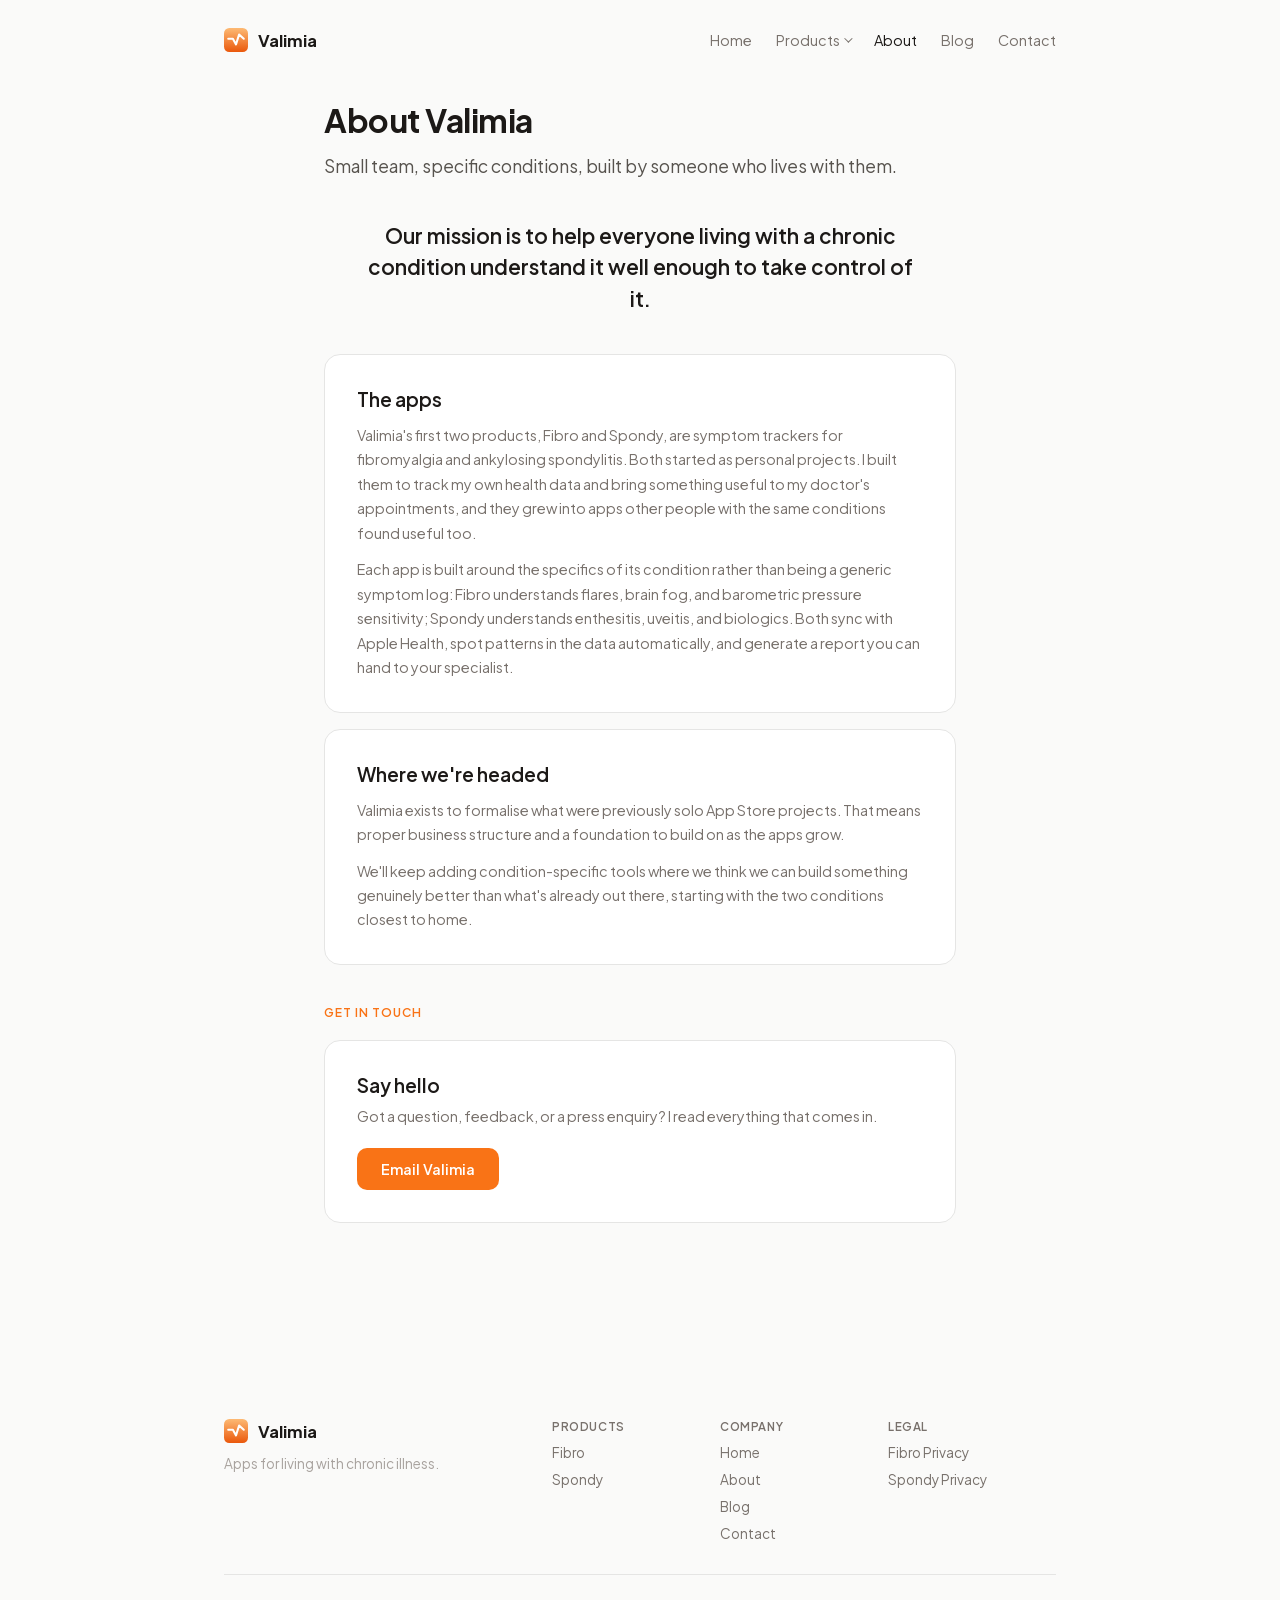
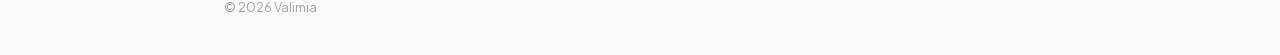
==== commit 0419e710: "Wire the final Valimia logo mark into nav, hero, and favicon Mark is a pulse/heartbeat line with an " ====
--- a/about/index.html
+++ b/about/index.html
@@ -3,6 +3,9 @@
 <head>
   <meta charset="UTF-8" />
   <meta name="viewport" content="width=device-width, initial-scale=1.0" />
+  <link rel="icon" type="image/svg+xml" href="/assets/logo-mark.svg" />
+  <link rel="icon" type="image/png" href="/favicon-32.png" />
+  <link rel="apple-touch-icon" href="/apple-touch-icon.png" />
 
   <title>About Valimia</title>
   <meta name="description" content="Valimia's mission is to help everyone living with a chronic condition understand it better. Makers of Fibro and Spondy." />
@@ -22,7 +25,7 @@
 <body>
 
   <nav class="site-nav">
-    <a class="brand" href="/"><span class="dot"></span>Valimia</a>
+    <a class="brand" href="/"><img src="/assets/logo-mark.svg" class="brand-mark" alt="" />Valimia</a>
     <div class="links">
       <a href="/">Home</a>
       <details class="nav-dropdown">
@@ -81,7 +84,7 @@
   <footer>
     <div class="footer-top">
       <div class="footer-brand">
-        <a class="brand" href="/"><span class="dot"></span>Valimia</a>
+        <a class="brand" href="/"><img src="/assets/logo-mark.svg" class="brand-mark" alt="" />Valimia</a>
         <p>Apps for living with chronic illness.</p>
       </div>
       <div class="footer-col">
--- a/assets/style.css
+++ b/assets/style.css
@@ -74,12 +74,10 @@
   color: var(--text-heading);
 }
 
-.brand .dot {
-  width: 10px;
-  height: 10px;
-  border-radius: 50%;
-  background: var(--accent);
-  display: inline-block;
+.brand .brand-mark {
+  width: 24px;
+  height: 24px;
+  display: block;
 }
 
 .site-nav .links {
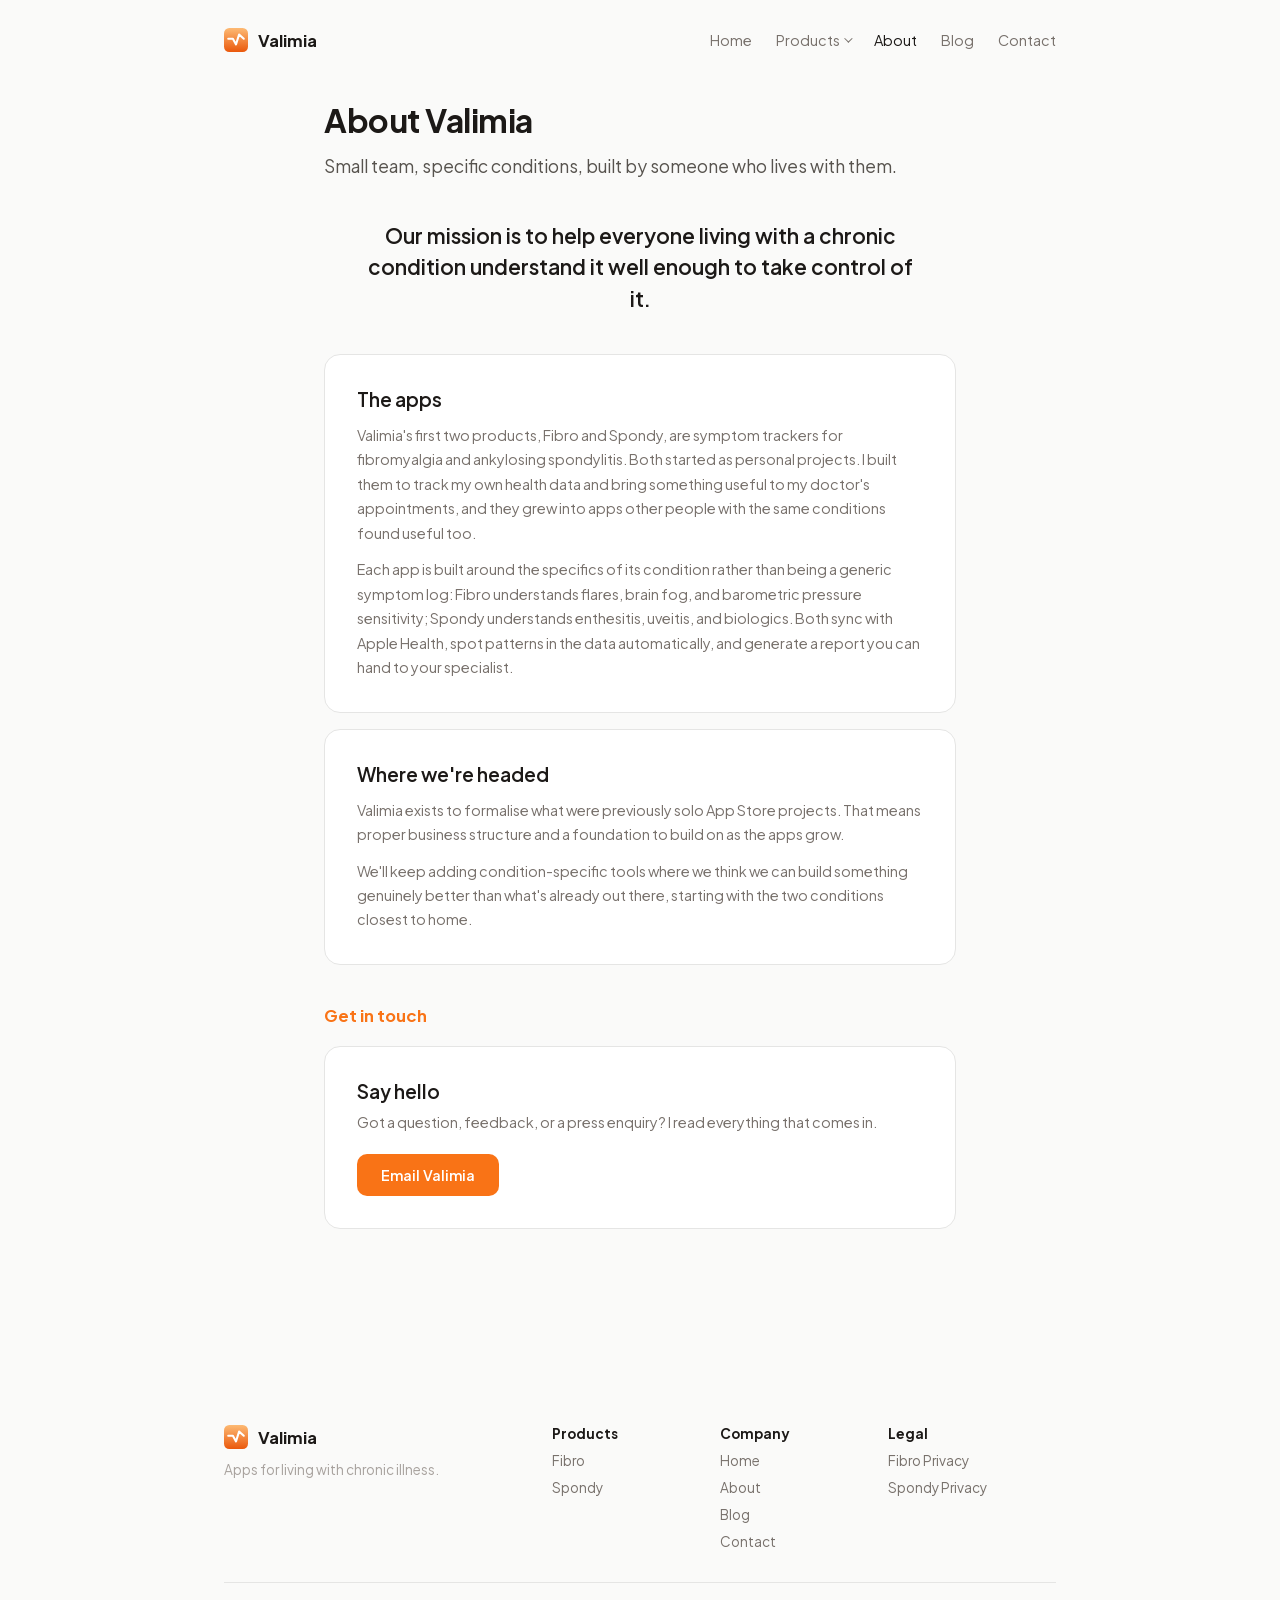
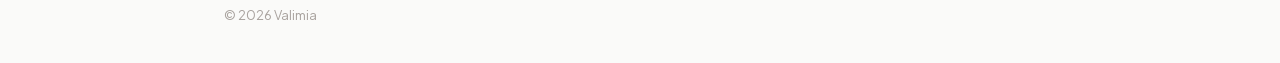
==== commit eaf0b7b3: "Replace mailto: links with a contact form Adds /contact/ with a Web3Forms-backed form (name/email/me" ====
--- a/about/index.html
+++ b/about/index.html
@@ -37,7 +37,7 @@
       </details>
       <a href="/about/" class="active">About</a>
       <a href="/blog/">Blog</a>
-      <a href="mailto:joseph.brockbank@gmail.com">Contact</a>
+      <a href="/contact/">Contact</a>
     </div>
   </nav>
 
@@ -76,7 +76,7 @@
     <div class="support-box">
       <h2>Say hello</h2>
       <p>Got a question, feedback, or a press enquiry? I read everything that comes in.</p>
-      <a class="email-btn" href="mailto:joseph.brockbank@gmail.com">Email Valimia</a>
+      <a class="email-btn" href="/contact/">Email Valimia</a>
     </div>
 
   </main>
@@ -97,7 +97,7 @@
         <a href="/">Home</a>
         <a href="/about/">About</a>
         <a href="/blog/">Blog</a>
-        <a href="mailto:joseph.brockbank@gmail.com">Contact</a>
+        <a href="/contact/">Contact</a>
       </div>
       <div class="footer-col">
         <h4>Legal</h4>
--- a/assets/style.css
+++ b/assets/style.css
@@ -254,12 +254,32 @@
 }
 
 .section-title {
-  font-size: 0.75rem;
-  font-weight: 600;
-  letter-spacing: 1px;
-  text-transform: uppercase;
+  font-size: 1.05rem;
+  font-weight: 700;
   color: var(--accent);
   margin-bottom: 20px;
+}
+
+.btn {
+  display: inline-block;
+  background: var(--accent);
+  color: #fff;
+  text-decoration: none;
+  font-size: 0.85rem;
+  font-weight: 600;
+  padding: 10px 20px;
+  border-radius: 10px;
+  transition: opacity 0.15s;
+}
+
+.prose-section > .btn { margin-top: 8px; }
+
+.btn:hover { opacity: 0.88; }
+
+.btn-row {
+  display: flex;
+  gap: 12px;
+  flex-wrap: wrap;
 }
 
 .mission-statement {
@@ -311,6 +331,44 @@
   border-radius: 10px;
 }
 
+.contact-form { display: flex; flex-direction: column; gap: 18px; }
+.contact-form label {
+  display: block;
+  font-size: 0.85rem;
+  font-weight: 600;
+  color: var(--text-heading);
+  margin-bottom: 6px;
+}
+.contact-form input[type="text"],
+.contact-form input[type="email"],
+.contact-form textarea {
+  width: 100%;
+  padding: 12px 14px;
+  border-radius: 10px;
+  border: 1px solid var(--border);
+  background: var(--bg);
+  color: var(--text);
+  font-family: inherit;
+  font-size: 0.9rem;
+}
+.contact-form input[type="text"]:focus,
+.contact-form input[type="email"]:focus,
+.contact-form textarea:focus {
+  outline: none;
+  border-color: var(--accent);
+}
+.contact-form textarea { resize: vertical; min-height: 140px; }
+.contact-form button[type="submit"] {
+  align-self: flex-start;
+  border: none;
+  cursor: pointer;
+  font-family: inherit;
+}
+.contact-form button[type="submit"]:disabled { opacity: 0.6; cursor: default; }
+.form-status { font-size: 0.85rem; }
+.form-status.success { color: #16a34a; }
+.form-status.error { color: #dc2626; }
+
 /* App cards on the Valimia homepage */
 .app-cards {
   display: grid;
@@ -336,7 +394,15 @@
 .app-card .logo-mark { width: 56px; height: 56px; margin-bottom: 16px; border-radius: 16px; }
 .app-card h3 { font-size: 1.15rem; font-weight: 700; color: var(--text-heading); margin-bottom: 6px; }
 .app-card p { font-size: 0.85rem; color: var(--text-muted); line-height: 1.5; margin-bottom: 14px; }
-.app-card .cta { font-size: 0.8rem; font-weight: 600; color: var(--accent); }
+.app-card .cta {
+  display: inline-block;
+  font-size: 0.78rem;
+  font-weight: 600;
+  color: #fff;
+  background: var(--accent);
+  padding: 8px 16px;
+  border-radius: 8px;
+}
 
 /* Blog listing */
 .post-list { display: flex; flex-direction: column; gap: 16px; margin-bottom: 40px; }
@@ -352,13 +418,13 @@
 }
 
 .post-item:hover { border-color: var(--accent); }
-.post-item .meta { font-size: 0.75rem; color: var(--text-muted); text-transform: uppercase; letter-spacing: 0.5px; margin-bottom: 10px; }
+.post-item .meta { font-size: 0.75rem; color: var(--text-muted); margin-bottom: 10px; }
 .post-item h3 { font-size: 1.1rem; font-weight: 700; color: var(--text-heading); margin-bottom: 8px; }
 .post-item p { font-size: 0.88rem; color: var(--text-muted); line-height: 1.6; }
 
 /* Blog post body */
 article.post-body { padding: 0 24px 80px; width: 100%; max-width: 640px; }
-article.post-body .meta { font-size: 0.8rem; color: var(--text-muted); text-transform: uppercase; letter-spacing: 0.5px; margin-bottom: 16px; }
+article.post-body .meta { font-size: 0.8rem; color: var(--text-muted); margin-bottom: 16px; }
 article.post-body h1 { font-size: 1.9rem; margin-bottom: 24px; }
 article.post-body h2 { font-size: 1.25rem; color: var(--text-heading); margin: 36px 0 12px; }
 article.post-body p { font-size: 0.95rem; color: var(--text-muted); line-height: 1.75; margin-bottom: 16px; }
@@ -383,7 +449,17 @@
 article.post-body .app-callout img { width: 48px; height: 48px; border-radius: 14px; }
 article.post-body .app-callout .callout-text h4 { color: var(--text-heading); font-size: 0.95rem; margin-bottom: 4px; }
 article.post-body .app-callout .callout-text p { margin: 0; font-size: 0.82rem; }
-article.post-body .app-callout .callout-text a { font-weight: 600; }
+article.post-body .app-callout .callout-text a {
+  display: inline-block;
+  margin-top: 6px;
+  font-size: 0.78rem;
+  font-weight: 600;
+  color: #fff;
+  background: var(--accent);
+  text-decoration: none;
+  padding: 6px 14px;
+  border-radius: 8px;
+}
 
 footer {
   width: 100%;
@@ -406,11 +482,9 @@
 
 .footer-col { display: flex; flex-direction: column; gap: 10px; min-width: 120px; }
 .footer-col h4 {
-  font-size: 0.72rem;
-  font-weight: 600;
-  text-transform: uppercase;
-  letter-spacing: 0.6px;
-  color: var(--text-muted);
+  font-size: 0.85rem;
+  font-weight: 700;
+  color: var(--text-heading);
 }
 .footer-col a { font-size: 0.85rem; color: var(--footer-link); text-decoration: none; }
 .footer-col a:hover { color: var(--accent); }
